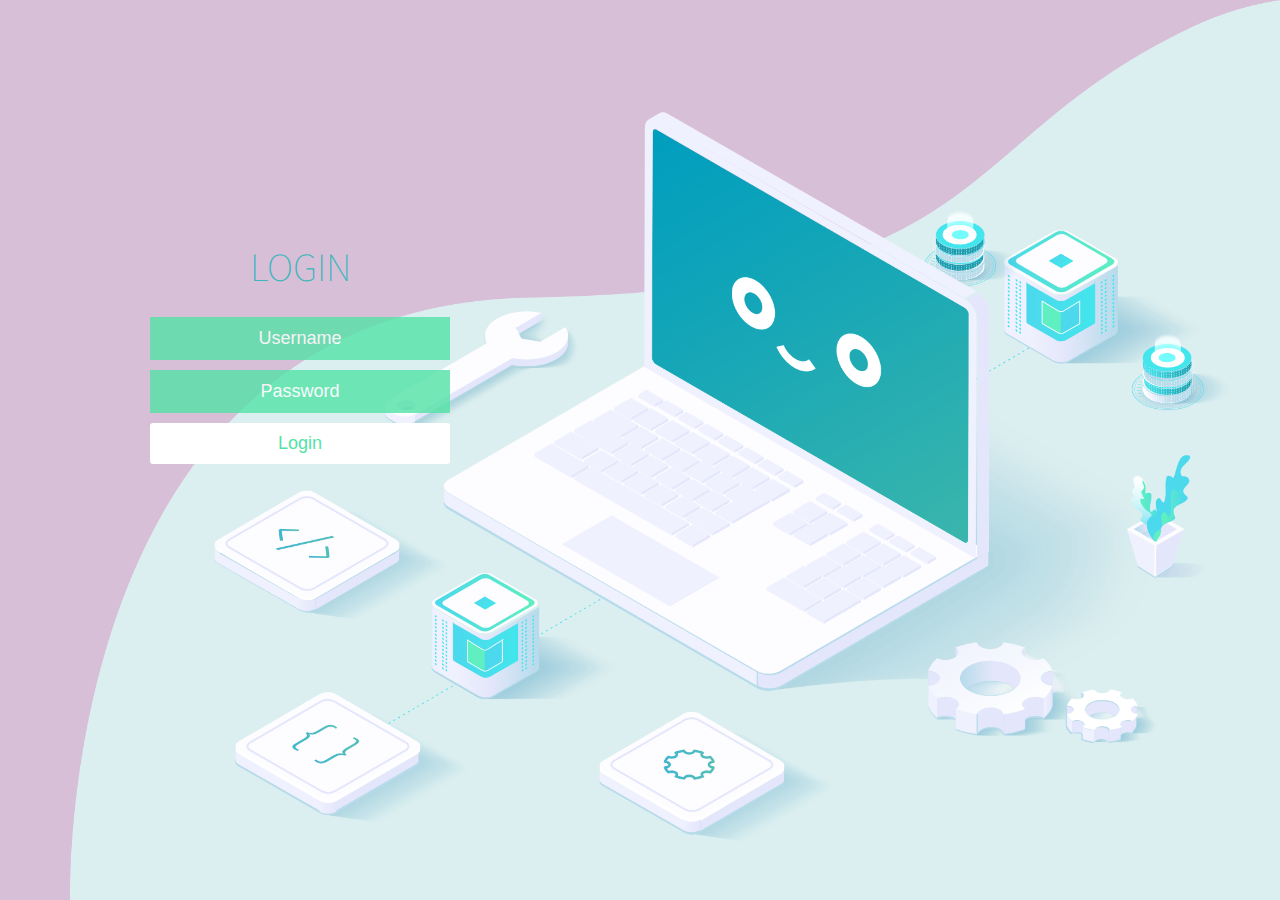
==== index.html @ 954ceecf "change login.html to index.html" ====
<!DOCTYPE html>
<html lang="en">

<head>
    <meta charset="UTF-8">
    <meta name="viewport" content="width=device-width, initial-scale=1.0">
    <meta http-equiv="refresh" content="5">
    <title>Document</title>
    <link rel="stylesheet" href="/style/style.css">
    <meta property="og:image" content="https://github.githubassets.com/images/modules/open_graph/github-logo.png">
</head>

<body>
    <div class="wrapper">
        <div class="container">
            <div class="logo">
                <h2>LOGIN</h2>
            </div>
        
            <form class="form">
                <input type="text" placeholder="Username">
                <input type="password" placeholder="Password">
                <button type="submit" id="login-button">Login</button>
            </form>
        </div>
</body>
<script src="https://ajax.googleapis.com/ajax/libs/jquery/3.5.1/jquery.min.js"></script>
<script src="script/main.js"></script>
</html>
---- style/style.css ----
@import url(https://fonts.googleapis.com/css?family=Source+Sans+Pro:200,300);

* {
    box-sizing: border-box;
    margin: 0;
}

body {
    font-family: 'Source Sans Pro', sans-serif;
    color: #3bb6ba;
    font-weight: 300;
    background: url(/img/background@2x.png) no-repeat center center fixed;
    background-size: contain;
    background-position-x: right;
    background-color: thistle;
}

.logo {
    display: flex;
    justify-content: center;
    align-items: center;
}

.logo h2 {
    font-size: 40px;
    font-weight: 200;
}

.wrapper {
    position: absolute;
    top: 40%;
    left: 0;
    width: 100%;
    height: 400px;
    margin-top: -200px;
    overflow: hidden;
    /* background: #3bb6ba; */
}

.container {
    max-width: 600px;
    /* margin: 0 auto; */
    padding: 80px 0;
    height: 400px;
    text-align: center;
}


form {
    padding: 20px;
}

form input {
    display: block;
    appearance: none;
    outline: 0;
    border: 1px solid #53e3a6;
    background-color:#53e3a6;
    width: 300px;
    padding: 10px 15px;
    margin: 0 auto 10px auto;
    text-align: center;
    color: white;
    font-size: 18px;
    transition-duration: 0.25s;
    font-weight: 300;
    opacity: 0.8;
}

form input:hover {
    background-color: #53e3a6;
    opacity: 1;
}

form input:focus::placeholder {
    color: transparent;
}

form input:focus {
    background-color: #53e3a6;
    width: 320px;
    /* color: #3bb6ba; */
}
 
::placeholder {
    color: white;
    opacity: 1;
    font-size: 18px;
}

form button {
    appearance: none;
    outline: 0;
    background-color: white;
    border: 0;
    padding: 10px 15px;
    color: #53e3a6;
    border-radius: 3px;
    width: 300px;
    cursor: pointer;
    font-size: 18px;
    transition-duration: 0.25s;
}
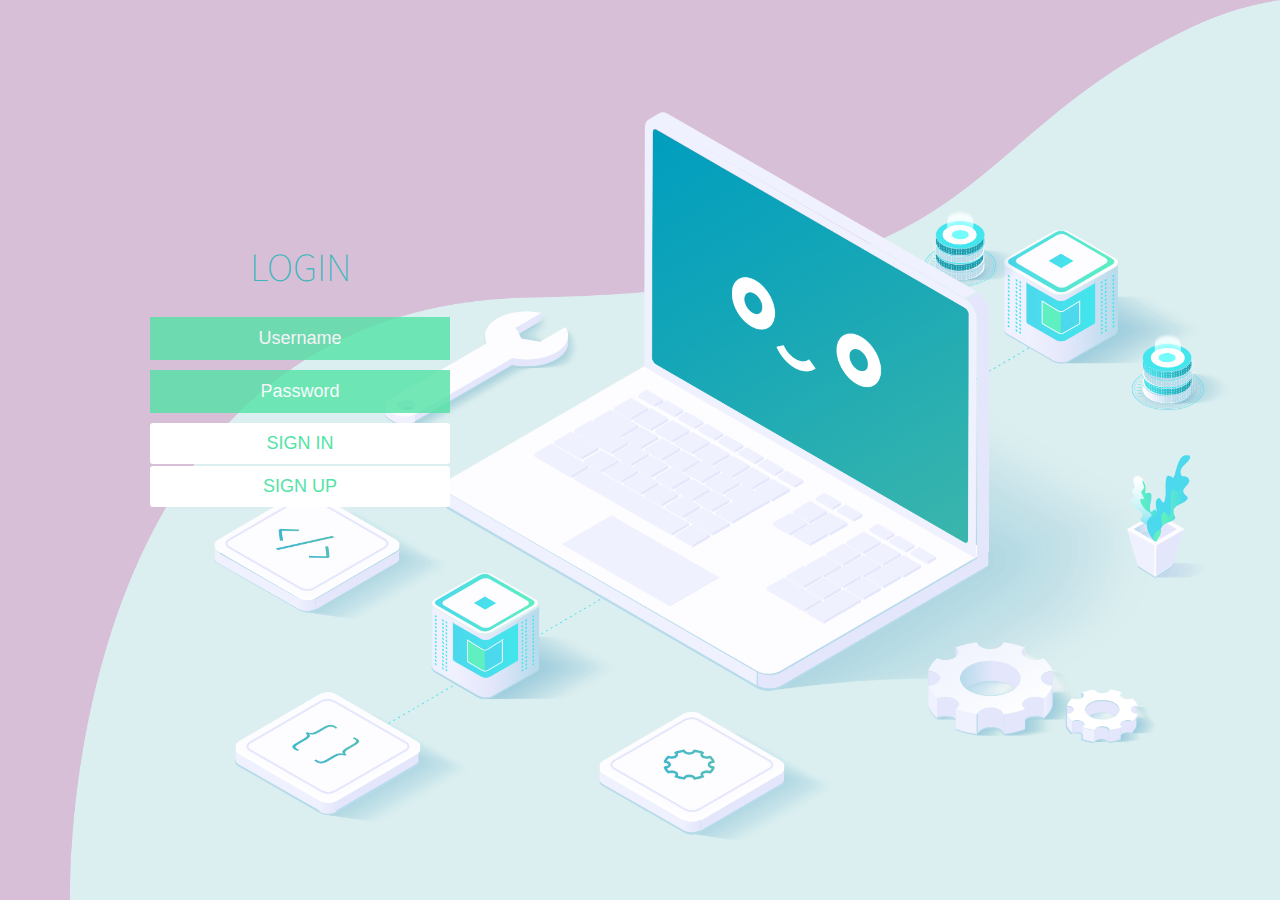
==== commit 206e40f9: "create register page" ====
--- a/index.html
+++ b/index.html
@@ -4,7 +4,6 @@
 <head>
     <meta charset="UTF-8">
     <meta name="viewport" content="width=device-width, initial-scale=1.0">
-    <meta http-equiv="refresh" content="5">
     <title>Document</title>
     <link rel="stylesheet" href="/style/style.css">
     <meta property="og:image" content="https://github.githubassets.com/images/modules/open_graph/github-logo.png">
@@ -20,10 +19,13 @@
             <form class="form">
                 <input type="text" placeholder="Username">
                 <input type="password" placeholder="Password">
-                <button type="submit" id="login-button">Login</button>
+                <button type="submit" class="login-button" id="sign-in-button">SIGN IN</button>
+                <br>
+                <button type="button" onclick="document.location='register.html'" class="login-button" id="sign-up-button">SIGN UP</button>
             </form>
         </div>
 </body>
 <script src="https://ajax.googleapis.com/ajax/libs/jquery/3.5.1/jquery.min.js"></script>
-<script src="script/main.js"></script>
-</html>+<script src="/script/main.js"></script>
+</html>
+
--- a/style/style.css
+++ b/style/style.css
@@ -100,5 +100,7 @@
     cursor: pointer;
     font-size: 18px;
     transition-duration: 0.25s;
+    margin-bottom: 2px;
 }
 
+
